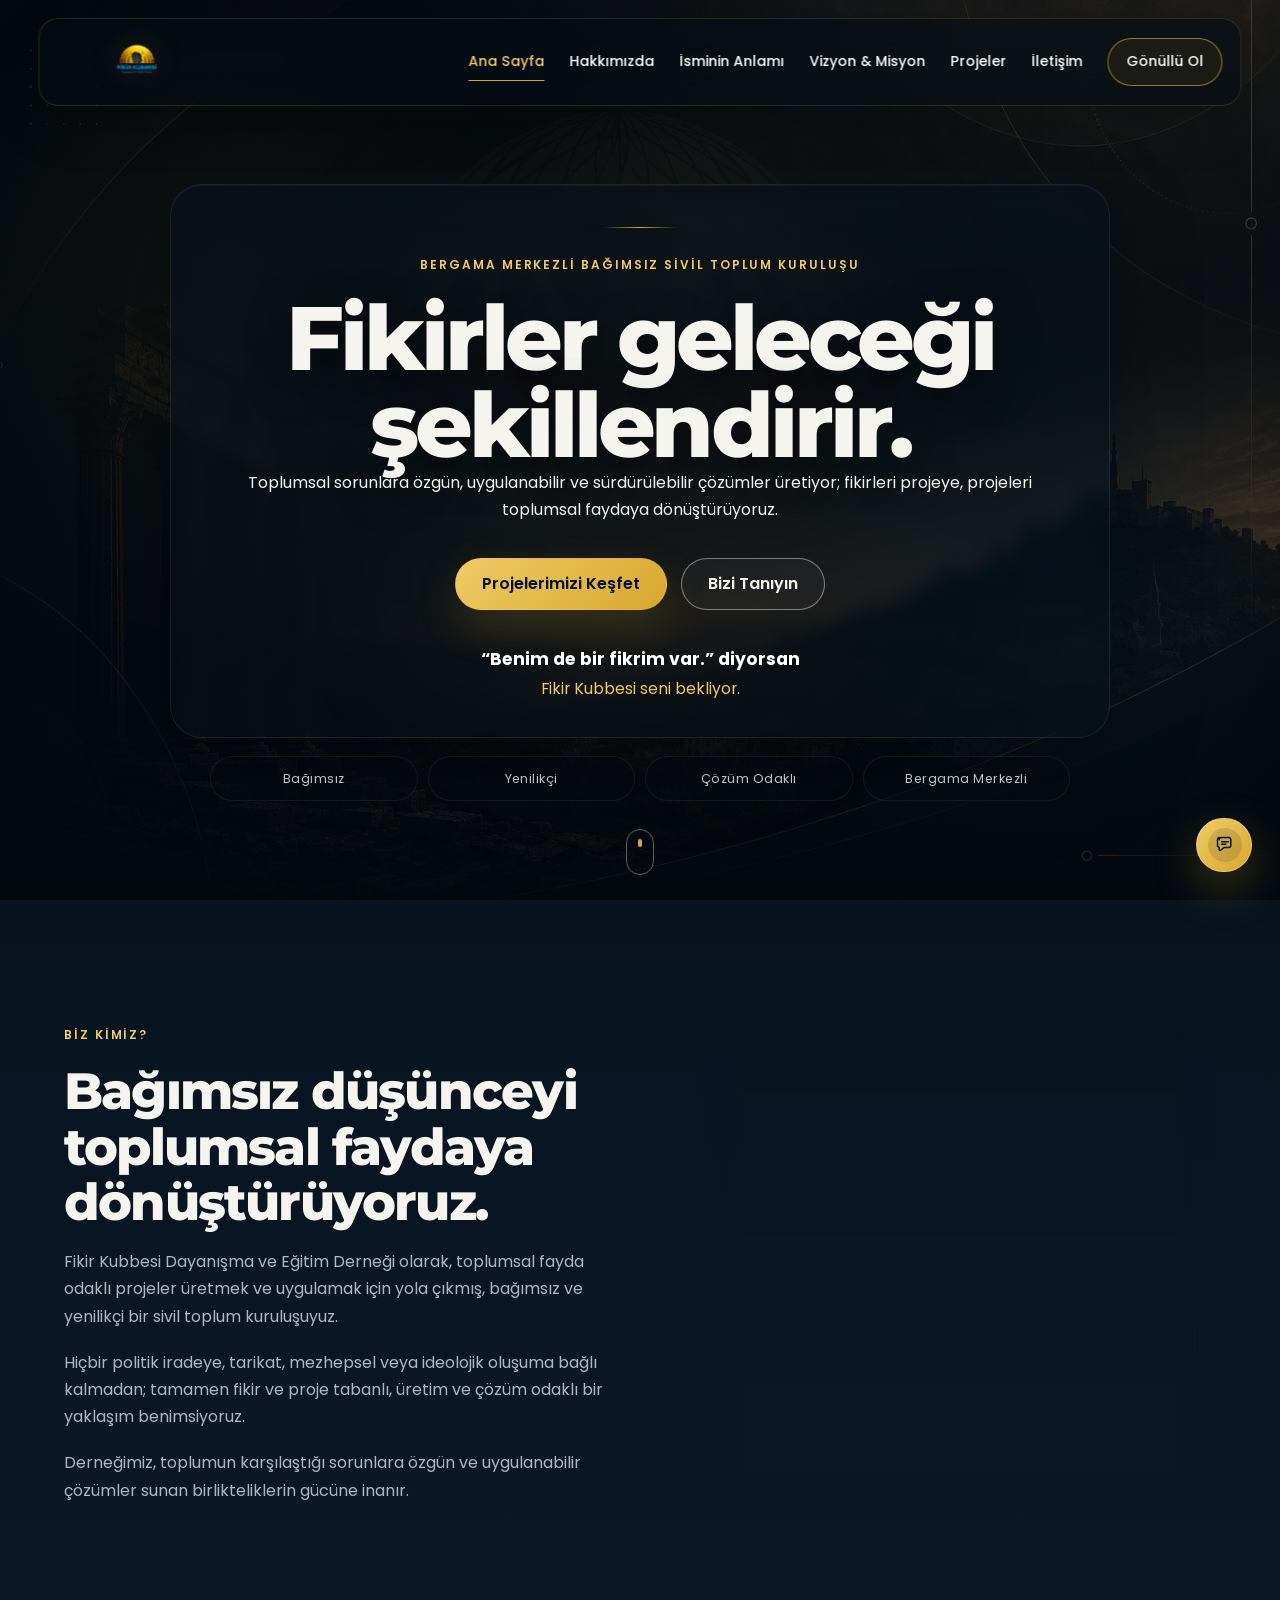
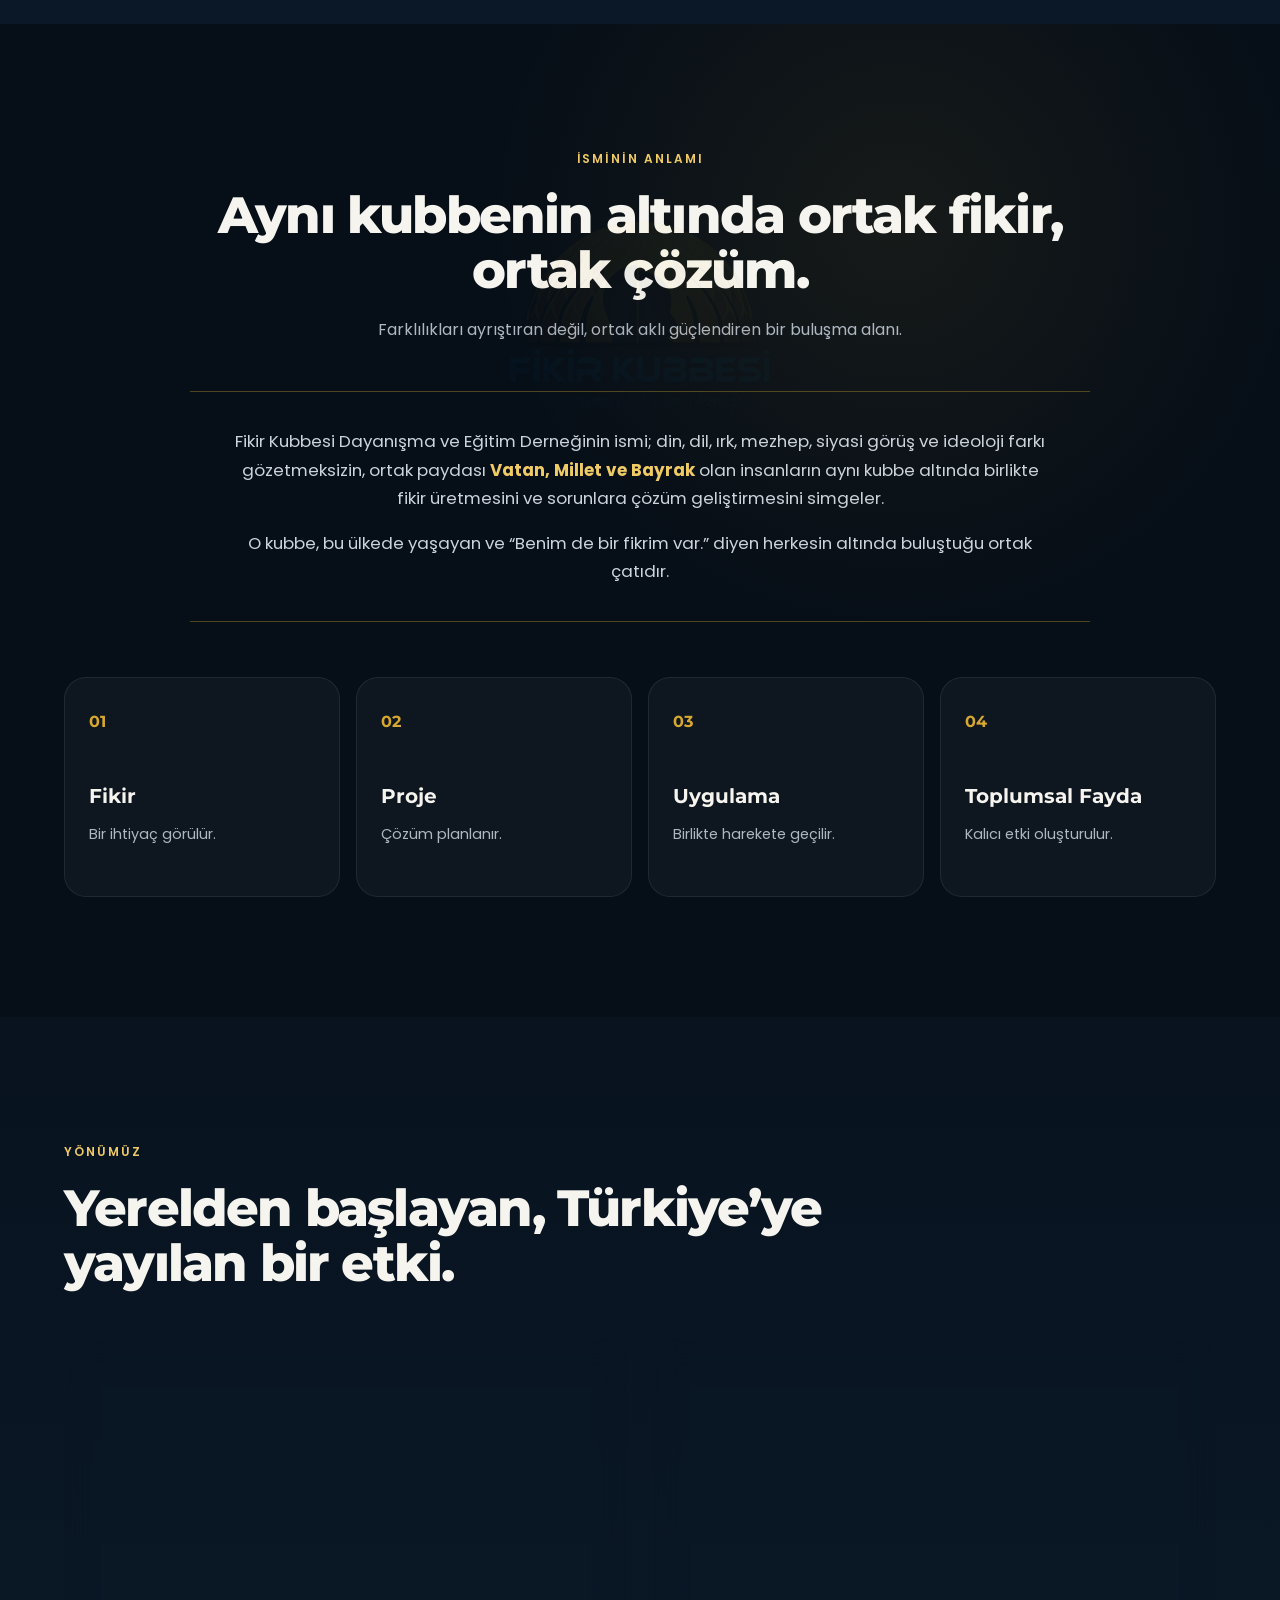
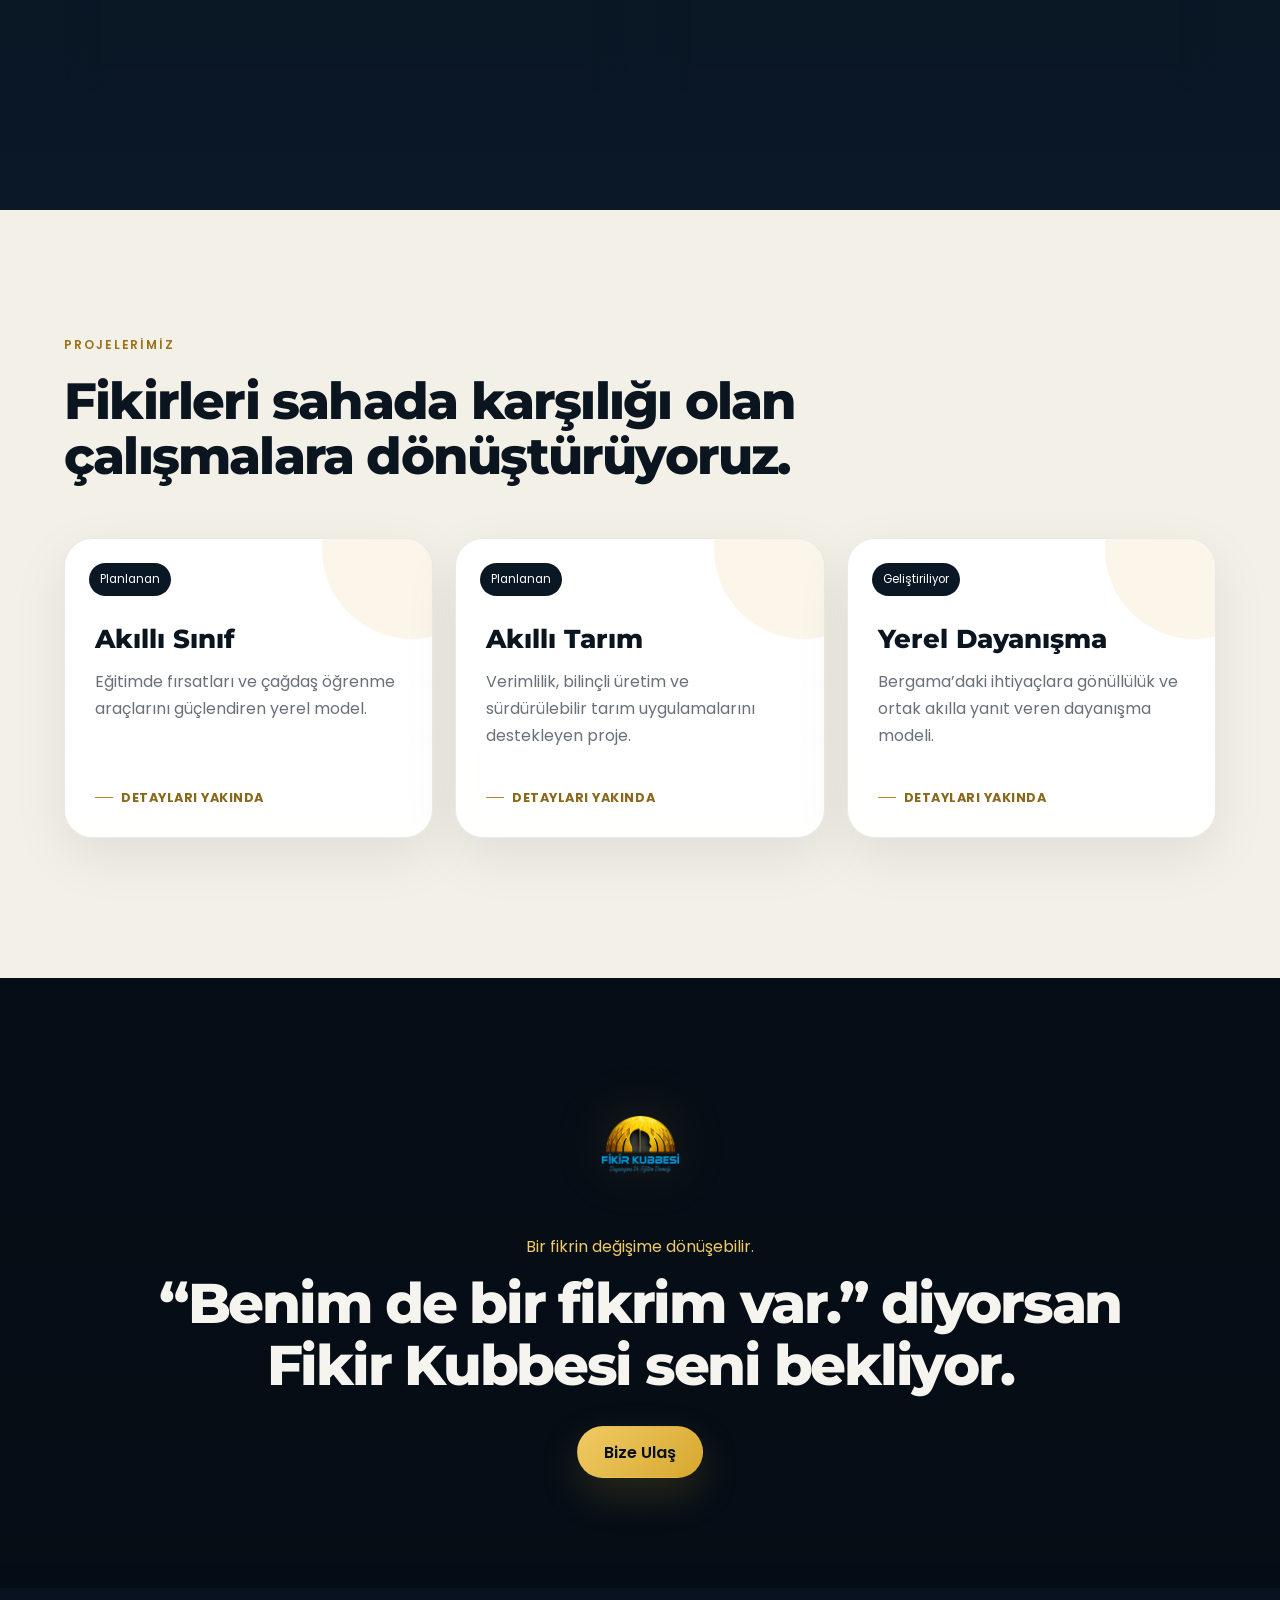
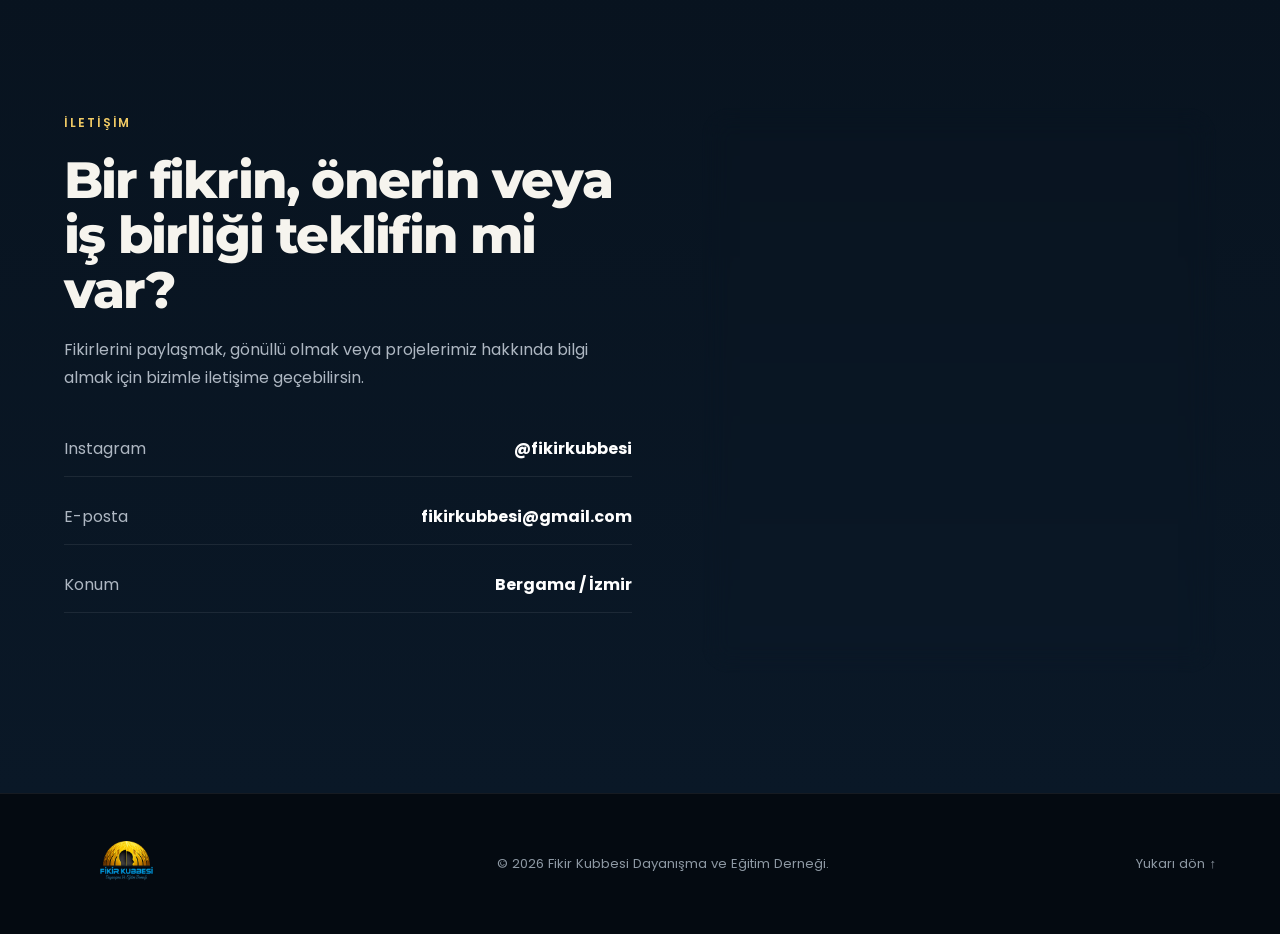
==== index.html @ 6186d0ee "Add files via upload" ====
<!doctype html>
<html lang="tr">
<head>
  <meta charset="utf-8">
  <meta name="viewport" content="width=device-width, initial-scale=1">
  <meta name="theme-color" content="#07111d">
  <meta name="description" content="Fikir Kubbesi Dayanışma ve Eğitim Derneği; Bergama merkezli, bağımsız ve yenilikçi bir sivil toplum kuruluşudur.">
  <title>Fikir Kubbesi Dayanışma ve Eğitim Derneği</title>

  <link rel="preconnect" href="https://fonts.googleapis.com">
  <link rel="preconnect" href="https://fonts.gstatic.com" crossorigin>
  <link href="https://fonts.googleapis.com/css2?family=Montserrat:wght@500;600;700;800&family=Poppins:wght@300;400;500;600&display=swap" rel="stylesheet">
  <link rel="stylesheet" href="style.css">
</head>

<body>
  <div class="loader" id="loader" aria-hidden="true">
    <img src="assets/images/logo.png" alt="">
    <span></span>
  </div>

  <header class="site-header" id="siteHeader">
    <a class="brand" href="#anasayfa" aria-label="Ana sayfaya dön">
      <img src="assets/images/logo.png" alt="Fikir Kubbesi logosu">
    </a>

    <button class="menu-toggle" id="menuToggle" aria-label="Menüyü aç" aria-expanded="false">
      <span></span><span></span><span></span>
    </button>

    <nav class="nav" id="nav" aria-label="Ana menü">
      <a href="#anasayfa">Ana Sayfa</a>
      <a href="#hakkimizda">Hakkımızda</a>
      <a href="#anlami">İsminin Anlamı</a>
      <a href="#vizyon-misyon">Vizyon & Misyon</a>
      <a href="#projeler">Projeler</a>
      <a href="#iletisim">İletişim</a>
      <a class="nav-cta" href="#katil">Gönüllü Ol</a>
    </nav>
  </header>

  <main>
    <section class="hero" id="anasayfa">
      <div class="hero-overlay"></div>
      <div class="hero-glow"></div>

      <div class="hero-content reveal">
        <div class="hero-panel">
          <span class="eyebrow">Bergama merkezli bağımsız sivil toplum kuruluşu</span>
          <h1>Fikirler geleceği şekillendirir.</h1>
          <p>
            Toplumsal sorunlara özgün, uygulanabilir ve sürdürülebilir çözümler üretiyor;
            fikirleri projeye, projeleri toplumsal faydaya dönüştürüyoruz.
          </p>

          <div class="hero-actions">
            <a class="btn btn-gold" href="#projeler">Projelerimizi Keşfet</a>
            <a class="btn btn-outline" href="#hakkimizda">Bizi Tanıyın</a>
          </div>

          <div class="hero-slogan">
            <strong>“Benim de bir fikrim var.” diyorsan</strong>
            <span>Fikir Kubbesi seni bekliyor.</span>
          </div>
        </div>

        <div class="hero-meta">
          <span>Bağımsız</span>
          <span>Yenilikçi</span>
          <span>Çözüm Odaklı</span>
          <span>Bergama Merkezli</span>
        </div>
      </div>

      <a class="scroll-cue" href="#hakkimizda" aria-label="Aşağı kaydır">
        <span></span>
      </a>
    </section>

    <section class="section section-dark" id="hakkimizda">
      <div class="container two-column">
        <div class="section-copy reveal">
          <span class="eyebrow">Biz kimiz?</span>
          <h2>Bağımsız düşünceyi toplumsal faydaya dönüştürüyoruz.</h2>
          <p>
            Fikir Kubbesi Dayanışma ve Eğitim Derneği olarak, toplumsal fayda odaklı
            projeler üretmek ve uygulamak için yola çıkmış, bağımsız ve yenilikçi
            bir sivil toplum kuruluşuyuz.
          </p>
          <p>
            Hiçbir politik iradeye, tarikat, mezhepsel veya ideolojik oluşuma bağlı
            kalmadan; tamamen fikir ve proje tabanlı, üretim ve çözüm odaklı bir
            yaklaşım benimsiyoruz.
          </p>
          <p>
            Derneğimiz, toplumun karşılaştığı sorunlara özgün ve uygulanabilir
            çözümler sunan birlikteliklerin gücüne inanır.
          </p>
        </div>

        <div class="glass-card values-card reveal">
          <div class="value">
            <span>01</span>
            <div><h3>Bağımsızlık</h3><p>Hiçbir siyasi veya ideolojik yapıya bağlı değiliz.</p></div>
          </div>
          <div class="value">
            <span>02</span>
            <div><h3>Ortak Akıl</h3><p>Farklı fikirleri ortak çözümde buluştururuz.</p></div>
          </div>
          <div class="value">
            <span>03</span>
            <div><h3>Sürdürülebilirlik</h3><p>Geçici değil, uzun vadeli fayda üretiriz.</p></div>
          </div>
          <div class="value">
            <span>04</span>
            <div><h3>Toplumsal Fayda</h3><p>Her çalışmamızın merkezinde toplumun ortak yararı vardır.</p></div>
          </div>
        </div>
      </div>
    </section>

    <section class="section meaning-section" id="anlami">
      <div class="meaning-watermark" aria-hidden="true"></div>
      <div class="container">
        <div class="section-heading center reveal">
          <span class="eyebrow">İsminin anlamı</span>
          <h2>Aynı kubbenin altında ortak fikir, ortak çözüm.</h2><p class="section-intro center-intro">Farklılıkları ayrıştıran değil, ortak aklı güçlendiren bir buluşma alanı.</p>
        </div>

        <div class="meaning-card reveal">
          <p>
            Fikir Kubbesi Dayanışma ve Eğitim Derneğinin ismi; din, dil, ırk, mezhep,
            siyasi görüş ve ideoloji farkı gözetmeksizin, ortak paydası
            <strong>Vatan, Millet ve Bayrak</strong> olan insanların aynı kubbe altında
            birlikte fikir üretmesini ve sorunlara çözüm geliştirmesini simgeler.
          </p>
          <p>
            O kubbe, bu ülkede yaşayan ve “Benim de bir fikrim var.” diyen herkesin
            altında buluştuğu ortak çatıdır.
          </p>
        </div>

        <div class="process-grid">
          <article class="process-card reveal"><span>01</span><h3>Fikir</h3><p>Bir ihtiyaç görülür.</p></article>
          <article class="process-card reveal"><span>02</span><h3>Proje</h3><p>Çözüm planlanır.</p></article>
          <article class="process-card reveal"><span>03</span><h3>Uygulama</h3><p>Birlikte harekete geçilir.</p></article>
          <article class="process-card reveal"><span>04</span><h3>Toplumsal Fayda</h3><p>Kalıcı etki oluşturulur.</p></article>
        </div>
      </div>
    </section>

    <section class="section section-dark" id="vizyon-misyon">
      <div class="container">
        <div class="section-heading reveal">
          <span class="eyebrow">Yönümüz</span>
          <h2>Yerelden başlayan, Türkiye’ye yayılan bir etki.</h2>
        </div>

        <div class="vm-grid">
          <article class="glass-card vm-card reveal">
            <span class="card-label">Vizyonumuz</span>
            <h3>Geleceği fikirle inşa etmek</h3>
            <p>
              Fikri üretim ve toplumsal fayda odaklı projeleriyle Türkiye’de örnek
              gösterilen, bağımsız ve öncü bir sivil toplum kuruluşu olmayı hedefliyoruz.
            </p>
            <p>
              Akıllı sınıf, akıllı tarım ve çağdaş yerel kalkınma projeleriyle
              fikirden çözüme giden yolu yerelden genele taşımayı; proje çeşitliliğimizi
              ve etki alanımızı sürekli büyütmeyi amaçlıyoruz.
            </p>
          </article>

          <article class="glass-card vm-card reveal">
            <span class="card-label">Misyonumuz</span>
            <h3>Fikirden çözüme, çözümden faydaya</h3>
            <p>
              Toplumsal sorunlara yenilikçi ve sürdürülebilir çözümler sunarak yaşam
              kalitesini artırmak için çalışıyoruz.
            </p>
            <p>
              Akıl, bilim ve toplumsal fayda temelinde; eğitimden çevreye, tarımdan
              yerel ekonomiye kadar her alanda etkin ve uygulanabilir projeler üretiyoruz.
            </p>
          </article>
        </div>
      </div>
    </section>

    <section class="section projects-section" id="projeler">
      <div class="container">
        <div class="section-heading reveal">
          <span class="eyebrow">Projelerimiz</span>
          <h2>Fikirleri sahada karşılığı olan çalışmalara dönüştürüyoruz.</h2>
        </div>

        <div class="project-grid">
          <article class="project-card reveal">
            <span class="project-status">Planlanan</span>
            <h3>Akıllı Sınıf</h3>
            <p>Eğitimde fırsatları ve çağdaş öğrenme araçlarını güçlendiren yerel model.</p>
            <span class="project-note">Detayları yakında</span>
          </article>
          <article class="project-card reveal">
            <span class="project-status">Planlanan</span>
            <h3>Akıllı Tarım</h3>
            <p>Verimlilik, bilinçli üretim ve sürdürülebilir tarım uygulamalarını destekleyen proje.</p>
            <span class="project-note">Detayları yakında</span>
          </article>
          <article class="project-card reveal">
            <span class="project-status">Geliştiriliyor</span>
            <h3>Yerel Dayanışma</h3>
            <p>Bergama’daki ihtiyaçlara gönüllülük ve ortak akılla yanıt veren dayanışma modeli.</p>
            <span class="project-note">Detayları yakında</span>
          </article>
        </div>
      </div>
    </section>

    <section class="join-section" id="katil">
      <div class="container join-inner reveal">
        <img src="assets/images/logo.png" alt="" aria-hidden="true">
        <span>Bir fikrin değişime dönüşebilir.</span>
        <h2>“Benim de bir fikrim var.” diyorsan<br>Fikir Kubbesi seni bekliyor.</h2>
        <a class="btn btn-gold" href="#iletisim">Bize Ulaş</a>
      </div>
    </section>

    <section class="section section-dark" id="iletisim">
      <div class="container contact-grid">
        <div class="section-copy reveal">
          <span class="eyebrow">İletişim</span>
          <h2>Bir fikrin, önerin veya iş birliği teklifin mi var?</h2>
          <p>
            Fikirlerini paylaşmak, gönüllü olmak veya projelerimiz hakkında bilgi
            almak için bizimle iletişime geçebilirsin.
          </p>

          <div class="contact-links">
            <a href="https://www.instagram.com/fikirkubbesi" target="_blank" rel="noreferrer">
              Instagram <strong>@fikirkubbesi</strong>
            </a>
            <a href="mailto:fikirkubbesi@gmail.com">
              E-posta <strong>fikirkubbesi@gmail.com</strong>
            </a>
            <span>Konum <strong>Bergama / İzmir</strong></span>
          </div>
        </div>

        <form class="glass-card contact-form reveal" action="mailto:fikirkubbesi@gmail.com" method="post" enctype="text/plain">
          <label>
            Ad Soyad
            <input type="text" name="ad-soyad" required>
          </label>
          <label>
            E-posta
            <input type="email" name="eposta" required>
          </label>
          <label>
            Mesaj
            <textarea name="mesaj" rows="5" required></textarea>
          </label>
          <button class="btn btn-gold" type="submit">Mesaj Gönder</button>
          <small>Form, cihazınızdaki e-posta uygulamasını açar.</small>
        </form>
      </div>
    </section>
  </main>


  <a class="idea-fab compact" href="#iletisim" aria-label="Benim de bir fikrim var">
    <span class="idea-icon" aria-hidden="true">
      <svg viewBox="0 0 24 24" role="img">
        <path d="M5 5.75A2.75 2.75 0 0 1 7.75 3h8.5A2.75 2.75 0 0 1 19 5.75v6.5A2.75 2.75 0 0 1 16.25 15H11l-4.2 3.3c-.66.52-1.8.05-1.8-.8V15.1A2.75 2.75 0 0 1 3 12.25v-6.5A2.75 2.75 0 0 1 5.75 3"/>
        <path d="M8 8h8M8 11h5"/>
      </svg>
    </span>
    <span class="idea-text">Benim de bir fikrim var</span>
  </a>

  <footer class="footer">
    <div class="container footer-inner">
      <img src="assets/images/logo.png" alt="Fikir Kubbesi">
      <p>© <span id="year"></span> Fikir Kubbesi Dayanışma ve Eğitim Derneği.</p>
      <a href="#anasayfa">Yukarı dön ↑</a>
    </div>
  </footer>

  <script src="script.js"></script>
</body>
</html>
---- style.css ----
:root{
  --bg:#07111d;
  --bg-2:#0b1725;
  --panel:rgba(255,255,255,.055);
  --panel-border:rgba(255,255,255,.10);
  --gold:#d7a82f;
  --gold-light:#f0ca64;
  --blue:#00aef0;
  --white:#f6f4ee;
  --muted:#aeb7c2;
  --shadow:0 24px 80px rgba(0,0,0,.38);
}

*{box-sizing:border-box;margin:0;padding:0}
html{scroll-behavior:smooth}
body{
  font-family:"Poppins",sans-serif;
  background:var(--bg);
  color:var(--white);
  overflow-x:hidden;
  line-height:1.7;
}
body.menu-open{overflow:hidden}
img{max-width:100%;display:block}
a{color:inherit}
button,input,textarea{font:inherit}
::selection{background:var(--gold);color:#07111d}

.loader{
  position:fixed;inset:0;z-index:9999;
  display:grid;place-content:center;gap:22px;
  background:#040a11;
  transition:opacity .7s ease,visibility .7s ease;
}
.loader.hidden{opacity:0;visibility:hidden}
.loader img{width:180px;filter:drop-shadow(0 0 22px rgba(215,168,47,.22))}
.loader span{
  width:170px;height:2px;background:rgba(255,255,255,.08);
  position:relative;overflow:hidden;border-radius:99px;
}
.loader span::after{
  content:"";position:absolute;inset:0;
  transform:translateX(-100%);
  background:linear-gradient(90deg,transparent,var(--gold),transparent);
  animation:load 1.2s infinite;
}
@keyframes load{to{transform:translateX(100%)}}

.site-header{
  position:fixed;top:18px;left:50%;z-index:1000;
  width:min(94%,1320px);transform:translateX(-50%);
  display:flex;align-items:center;justify-content:space-between;
  padding:12px 18px 12px 22px;
  border:1px solid rgba(255,255,255,.09);
  border-radius:20px;
  background:rgba(5,13,22,.58);
  backdrop-filter:blur(18px);
  box-shadow:0 16px 50px rgba(0,0,0,.24);
  transition:.35s ease;
}
.site-header.scrolled{top:8px;background:rgba(5,13,22,.88)}
.brand img{width:110px;height:54px;object-fit:contain}
.nav{display:flex;align-items:center;gap:25px}
.nav a{
  text-decoration:none;color:#fff;font-size:.88rem;font-weight:500;
  position:relative;transition:.25s ease;white-space:nowrap;
}
.nav a:not(.nav-cta)::after{
  content:"";position:absolute;left:0;right:100%;bottom:-7px;height:1px;
  background:var(--gold);transition:.3s ease;
}
.nav a:hover{color:var(--gold-light)}
.nav a:hover::after{right:0}
.nav-cta{
  padding:11px 18px;border:1px solid rgba(215,168,47,.65);
  border-radius:999px;background:rgba(215,168,47,.08)
}
.menu-toggle{display:none;background:none;border:0;width:42px;height:42px;padding:9px;cursor:pointer}
.menu-toggle span{display:block;height:2px;background:#fff;margin:6px 0;transition:.3s}

.hero{
  min-height:100vh;position:relative;display:grid;place-items:center;
  isolation:isolate;
  background-image:url("assets/images/hero-bg.png");
  background-size:cover;background-position:center;
}
.hero-overlay{
  position:absolute;inset:0;z-index:-2;
  background:
    linear-gradient(90deg,rgba(3,9,15,.78),rgba(3,9,15,.34) 52%,rgba(3,9,15,.62)),
    linear-gradient(180deg,rgba(3,8,14,.12),rgba(3,8,14,.55));
}
.hero-glow{
  position:absolute;width:520px;height:520px;z-index:-1;
  border-radius:50%;background:rgba(215,168,47,.08);filter:blur(90px);
  top:20%;left:50%;transform:translateX(-50%);
}
.hero-content{
  width:min(92%,980px);text-align:center;padding:150px 0 90px;
}
.eyebrow{
  display:inline-block;color:var(--gold-light);font-weight:600;
  text-transform:uppercase;letter-spacing:.16em;font-size:.75rem;
  margin-bottom:18px;
}
.hero h1{
  font-family:"Montserrat",sans-serif;
  font-weight:800;font-size:clamp(3.1rem,7vw,6.8rem);
  line-height:.98;letter-spacing:-.045em;
  text-shadow:0 12px 40px rgba(0,0,0,.5);
}
.hero-content>p{
  width:min(100%,760px);margin:26px auto 0;
  color:#d5dbe1;font-size:clamp(1rem,1.5vw,1.18rem);
}
.hero-actions{display:flex;gap:14px;justify-content:center;flex-wrap:wrap;margin-top:34px}
.btn{
  display:inline-flex;align-items:center;justify-content:center;
  min-height:52px;padding:0 26px;border-radius:999px;
  font-weight:600;text-decoration:none;border:1px solid transparent;
  cursor:pointer;transition:transform .25s ease,box-shadow .25s ease,background .25s ease;
}
.btn:hover{transform:translateY(-3px)}
.btn-gold{
  color:#07111d;background:linear-gradient(135deg,var(--gold-light),var(--gold));
  box-shadow:0 16px 42px rgba(215,168,47,.18)
}
.btn-gold:hover{box-shadow:0 20px 52px rgba(215,168,47,.3)}
.btn-outline{border-color:rgba(255,255,255,.42);background:rgba(255,255,255,.035)}
.btn-outline:hover{background:#fff;color:#07111d}
.hero-slogan{
  margin:35px auto 0;display:flex;flex-direction:column;gap:2px;
  font-size:.98rem;color:#d9dde2;
}
.hero-slogan strong{color:#fff;font-size:1.08rem}
.hero-slogan span{color:var(--gold-light)}
.scroll-cue{
  position:absolute;bottom:25px;left:50%;transform:translateX(-50%);
  width:28px;height:46px;border:1px solid rgba(255,255,255,.35);
  border-radius:999px;
}
.scroll-cue span{
  width:4px;height:8px;background:var(--gold);border-radius:99px;
  position:absolute;left:50%;top:9px;transform:translateX(-50%);
  animation:scrollDot 1.7s infinite;
}
@keyframes scrollDot{
  0%{opacity:0;transform:translate(-50%,0)}
  25%{opacity:1}
  80%{opacity:0;transform:translate(-50%,18px)}
  100%{opacity:0}
}

.section{padding:120px 0;position:relative}
.section-dark{background:linear-gradient(180deg,#08131f,#0a1827)}
.container{width:min(90%,1180px);margin:auto}
.two-column,.contact-grid{display:grid;grid-template-columns:1.05fr .95fr;gap:70px;align-items:center}
.section-copy h2,.section-heading h2{
  font-family:"Montserrat",sans-serif;font-weight:800;
  font-size:clamp(2rem,4vw,4rem);line-height:1.08;letter-spacing:-.035em;
}
.section-copy p{color:var(--muted);margin-top:19px;font-size:1rem}
.section-heading{max-width:850px;margin-bottom:48px}
.section-heading.center{text-align:center;margin-inline:auto}
.section-intro{color:var(--muted);margin-top:18px;max-width:720px}

.glass-card{
  background:linear-gradient(145deg,rgba(255,255,255,.075),rgba(255,255,255,.025));
  border:1px solid var(--panel-border);
  border-radius:28px;box-shadow:var(--shadow);
  backdrop-filter:blur(14px);
}
.values-card{padding:28px}
.value{display:grid;grid-template-columns:54px 1fr;gap:16px;padding:20px 8px}
.value+.value{border-top:1px solid rgba(255,255,255,.07)}
.value>span{
  width:46px;height:46px;border-radius:50%;display:grid;place-items:center;
  color:var(--gold-light);border:1px solid rgba(215,168,47,.35);
  font-family:"Montserrat",sans-serif;font-weight:700;font-size:.8rem
}
.value h3{font-family:"Montserrat",sans-serif;font-size:1.05rem}
.value p{color:var(--muted);font-size:.9rem;margin-top:3px}

.meaning-section{
  overflow:hidden;background:
  radial-gradient(circle at 70% 20%,rgba(215,168,47,.08),transparent 34%),
  #060e17;
}
.meaning-watermark{
  position:absolute;inset:0;opacity:.035;
  background:url("assets/images/logo.png") center 18%/620px no-repeat;
  pointer-events:none;
}
.meaning-card{
  position:relative;z-index:1;width:min(100%,900px);margin:0 auto 55px;
  text-align:center;padding:35px 42px;border-top:1px solid rgba(215,168,47,.35);
  border-bottom:1px solid rgba(215,168,47,.35);
}
.meaning-card p{color:#ccd3da;font-size:1.05rem}
.meaning-card p+p{margin-top:16px}
.meaning-card strong{color:var(--gold-light)}
.process-grid{display:grid;grid-template-columns:repeat(4,1fr);gap:16px}
.process-card{
  min-height:220px;padding:30px 24px;border-radius:22px;
  background:rgba(255,255,255,.035);border:1px solid rgba(255,255,255,.08);
  transition:.3s ease;
}
.process-card:hover{transform:translateY(-8px);border-color:rgba(215,168,47,.38)}
.process-card span{color:var(--gold);font-family:"Montserrat";font-weight:700}
.process-card h3{margin-top:44px;font-family:"Montserrat";font-size:1.28rem}
.process-card p{color:var(--muted);font-size:.9rem;margin-top:8px}

.vm-grid{display:grid;grid-template-columns:1fr 1fr;gap:24px}
.vm-card{padding:38px}
.card-label{color:var(--gold-light);font-size:.75rem;letter-spacing:.16em;text-transform:uppercase;font-weight:600}
.vm-card h3{font:700 1.6rem "Montserrat";margin:14px 0 20px}
.vm-card p{color:var(--muted)}
.vm-card p+p{margin-top:14px}

.projects-section{background:#f3f0e8;color:#0a1520}
.projects-section .eyebrow{color:#9a7217}
.projects-section .section-intro{color:#59636c}
.project-grid{display:grid;grid-template-columns:repeat(3,1fr);gap:22px}
.project-card{
  min-height:300px;padding:30px;border-radius:26px;
  background:#fff;border:1px solid rgba(7,17,29,.09);
  box-shadow:0 18px 55px rgba(7,17,29,.08);
  display:flex;flex-direction:column;justify-content:flex-end;
  position:relative;overflow:hidden;transition:.3s ease;
}
.project-card::before{
  content:"";position:absolute;width:180px;height:180px;border-radius:50%;
  top:-80px;right:-70px;background:rgba(215,168,47,.1)
}
.project-card:hover{transform:translateY(-8px)}
.project-status{
  position:absolute;top:24px;left:24px;padding:7px 11px;border-radius:999px;
  background:#0a1724;color:#fff;font-size:.72rem
}
.project-card h3{font:800 1.6rem "Montserrat"}
.project-card p{color:#68717a;margin-top:12px}

.join-section{
  padding:110px 0;text-align:center;
  background:
  linear-gradient(rgba(5,12,20,.72),rgba(5,12,20,.86)),
  url("assets/images/hero-bg.png") center/cover fixed;
}
.join-inner img{width:185px;margin:0 auto 22px;filter:drop-shadow(0 0 28px rgba(215,168,47,.16))}
.join-inner>span{color:var(--gold-light)}
.join-inner h2{
  font:800 clamp(2rem,4.4vw,4.4rem)/1.1 "Montserrat";
  letter-spacing:-.04em;margin:12px 0 30px
}

.contact-grid{align-items:start}
.contact-links{margin-top:30px;display:grid;gap:12px}
.contact-links a,.contact-links span{
  display:flex;justify-content:space-between;gap:20px;
  text-decoration:none;color:var(--muted);
  padding:14px 0;border-bottom:1px solid rgba(255,255,255,.08)
}
.contact-links strong{color:#fff;text-align:right}
.contact-form{padding:32px}
.contact-form label{display:grid;gap:8px;margin-bottom:18px;color:#dce1e6;font-size:.9rem}
.contact-form input,.contact-form textarea{
  width:100%;border:1px solid rgba(255,255,255,.12);
  background:rgba(255,255,255,.045);color:#fff;
  border-radius:14px;padding:14px 16px;outline:none;
}
.contact-form input:focus,.contact-form textarea:focus{border-color:var(--gold)}
.contact-form textarea{resize:vertical}
.contact-form .btn{width:100%;border:0}
.contact-form small{display:block;color:#7f8b96;margin-top:12px;text-align:center}

.footer{padding:28px 0;background:#040a11;border-top:1px solid rgba(255,255,255,.07)}
.footer-inner{display:flex;align-items:center;justify-content:space-between;gap:25px}
.footer img{width:125px}
.footer p,.footer a{color:#8d98a3;font-size:.82rem;text-decoration:none}

.reveal{opacity:0;transform:translateY(28px);transition:opacity .75s ease,transform .75s ease}
.reveal.visible{opacity:1;transform:none}

@media(max-width:1050px){
  .nav{gap:16px}.nav a{font-size:.8rem}
  .two-column,.contact-grid{gap:40px}
}
@media(max-width:900px){
  .menu-toggle{display:block}
  .nav{
    position:fixed;top:76px;left:3%;right:3%;
    display:flex;flex-direction:column;align-items:stretch;gap:0;
    padding:14px;border-radius:20px;background:rgba(5,13,22,.97);
    border:1px solid rgba(255,255,255,.09);
    opacity:0;visibility:hidden;transform:translateY(-12px);transition:.3s;
  }
  .nav.open{opacity:1;visibility:visible;transform:none}
  .nav a{padding:13px 15px;font-size:.95rem}
  .nav-cta{text-align:center;margin-top:5px}
  .menu-toggle.active span:nth-child(1){transform:translateY(8px) rotate(45deg)}
  .menu-toggle.active span:nth-child(2){opacity:0}
  .menu-toggle.active span:nth-child(3){transform:translateY(-8px) rotate(-45deg)}
  .two-column,.contact-grid,.vm-grid{grid-template-columns:1fr}
  .process-grid{grid-template-columns:repeat(2,1fr)}
  .project-grid{grid-template-columns:1fr}
}
@media(max-width:600px){
  .site-header{top:8px;width:96%;padding:9px 12px 9px 14px}
  .brand img{width:92px;height:48px}
  .hero-content{padding-top:125px}
  .hero h1{font-size:3rem}
  .hero-actions{flex-direction:column;align-items:stretch}
  .btn{width:100%}
  .section{padding:82px 0}
  .process-grid{grid-template-columns:1fr}
  .meaning-card{padding:28px 10px}
  .vm-card,.contact-form{padding:25px}
  .footer-inner{flex-direction:column;text-align:center}
  .contact-links a,.contact-links span{flex-direction:column;gap:2px}
  .contact-links strong{text-align:left}
}
@media(prefers-reduced-motion:reduce){
  *{scroll-behavior:auto!important;animation-duration:.01ms!important;transition-duration:.01ms!important}
}


/* ===== V2 iyileştirmeleri ===== */

.brand img{
  width:150px;
  height:62px;
}

.hero-content{
  padding-top:175px;
}

.hero::after{
  content:"";
  position:absolute;
  inset:0;
  pointer-events:none;
  background:
    radial-gradient(circle at 18% 32%, rgba(215,168,47,.06), transparent 26%),
    radial-gradient(circle at 82% 68%, rgba(0,174,240,.045), transparent 24%);
  z-index:-1;
}

.btn{
  position:relative;
  overflow:hidden;
}

.btn::after{
  content:"";
  position:absolute;
  top:-120%;
  left:-35%;
  width:28%;
  height:340%;
  transform:rotate(24deg);
  background:linear-gradient(90deg,transparent,rgba(255,255,255,.42),transparent);
  transition:left .7s ease;
}

.btn:hover::after{
  left:120%;
}

.nav a.active{
  color:var(--gold-light);
}

.nav a.active:not(.nav-cta)::after{
  right:0;
}

.idea-fab{
  position:fixed;
  right:22px;
  bottom:22px;
  z-index:950;
  display:flex;
  align-items:center;
  gap:10px;
  min-height:54px;
  padding:0 18px 0 14px;
  border-radius:999px;
  color:#07111d;
  text-decoration:none;
  font-weight:700;
  background:linear-gradient(135deg,var(--gold-light),var(--gold));
  box-shadow:0 16px 45px rgba(215,168,47,.28);
  transition:transform .25s ease, box-shadow .25s ease;
}

.idea-fab:hover{
  transform:translateY(-4px);
  box-shadow:0 22px 58px rgba(215,168,47,.38);
}

.idea-icon{
  width:34px;
  height:34px;
  display:grid;
  place-items:center;
  border-radius:50%;
  background:rgba(7,17,29,.12);
}

.idea-text{
  white-space:nowrap;
}

@media(max-width:600px){
  .brand img{
    width:112px;
    height:50px;
  }

  .hero-content{
    padding-top:145px;
  }

  .idea-fab{
    right:14px;
    bottom:14px;
    padding:0 13px;
  }

  .idea-text{
    display:none;
  }
}


/* ===== V3 görsel kalite güncellemesi ===== */

.hero-content{
  width:min(92%,1060px);
}

.hero-panel{
  width:min(100%,940px);
  margin:0 auto;
  padding:42px 38px 34px;
  border:1px solid rgba(255,255,255,.08);
  border-radius:32px;
  background:
    linear-gradient(180deg,rgba(7,17,29,.58),rgba(7,17,29,.33));
  backdrop-filter:blur(7px);
  box-shadow:
    0 30px 90px rgba(0,0,0,.28),
    inset 0 1px 0 rgba(255,255,255,.04);
}

.hero-panel::before{
  content:"";
  display:block;
  width:74px;
  height:1px;
  margin:0 auto 22px;
  background:linear-gradient(90deg,transparent,var(--gold),transparent);
}

.hero-meta{
  display:grid;
  grid-template-columns:repeat(4,1fr);
  gap:10px;
  margin:18px auto 0;
  width:min(100%,860px);
}

.hero-meta span{
  padding:11px 12px;
  border:1px solid rgba(255,255,255,.07);
  border-radius:999px;
  background:rgba(5,12,20,.48);
  color:#d6dce2;
  font-size:.78rem;
  letter-spacing:.04em;
}

.center-intro{
  margin-inline:auto;
  text-align:center;
}

.process-card{
  position:relative;
  overflow:hidden;
}

.process-card::after{
  content:"";
  position:absolute;
  width:120px;
  height:120px;
  border-radius:50%;
  top:-70px;
  right:-55px;
  background:radial-gradient(circle,rgba(215,168,47,.16),transparent 68%);
  opacity:0;
  transition:.35s ease;
}

.process-card:hover::after{
  opacity:1;
}

.idea-fab.compact{
  width:56px;
  padding:0 11px;
  justify-content:flex-start;
  overflow:hidden;
  transition:width .35s ease,transform .25s ease,box-shadow .25s ease;
}

.idea-fab.compact .idea-text{
  opacity:0;
  transform:translateX(8px);
  transition:.25s ease;
}

.idea-fab.compact:hover{
  width:250px;
}

.idea-fab.compact:hover .idea-text{
  opacity:1;
  transform:none;
}

.site-header{
  border-color:rgba(215,168,47,.18);
}

.brand img{
  filter:drop-shadow(0 0 16px rgba(215,168,47,.16));
}

@media(max-width:900px){
  .hero-meta{
    grid-template-columns:repeat(2,1fr);
  }
}

@media(max-width:600px){
  .hero-panel{
    padding:30px 18px 28px;
    border-radius:24px;
  }

  .hero-meta{
    grid-template-columns:1fr 1fr;
    gap:8px;
  }

  .hero-meta span{
    font-size:.68rem;
    padding:9px 8px;
  }

  .idea-fab.compact,
  .idea-fab.compact:hover{
    width:56px;
  }

  .idea-fab.compact .idea-text{
    display:none;
  }
}


/* ===== V3.1 hata düzeltmeleri ===== */

/* Sabit menü nedeniyle bölümlerin başlığı üstte kaybolmasın */
main section[id]{
  scroll-margin-top:120px;
}

/* Proje kartlarındaki gereksiz büyük boşluğu kaldır */
.project-card{
  min-height:260px;
  justify-content:flex-start;
  padding-top:82px;
}

.project-card h3{
  margin-top:0;
}

.project-card p{
  margin-top:14px;
  line-height:1.7;
}

/* Kartların alt kısmı ekran kenarında kesilmiş gibi görünmesin */
.project-grid{
  align-items:stretch;
}

.projects-section{
  padding-bottom:140px;
}

/* Sağ alttaki fikir butonu proje kartının üstüne binmesin */
@media(min-width:901px){
  .idea-fab{
    right:28px;
    bottom:28px;
  }
}

@media(max-width:600px){
  main section[id]{
    scroll-margin-top:90px;
  }

  .project-card{
    min-height:auto;
    padding-top:78px;
  }

  .projects-section{
    padding-bottom:110px;
  }
}


/* ===== V4 revizyonları ===== */

/* Projeler başlığının altında yalnızca ana başlık kalsın */
.projects-section .section-heading{
  margin-bottom:54px;
}

/* Proje kartlarını daha kurumsal ve dengeli göster */
.project-card{
  min-height:300px;
  padding:84px 30px 28px;
  border-radius:28px;
  background:
    linear-gradient(180deg,rgba(255,255,255,.98),rgba(255,255,255,.96));
  transition:
    transform .3s ease,
    box-shadow .3s ease,
    border-color .3s ease;
}

.project-card:hover{
  transform:translateY(-10px);
  border-color:rgba(215,168,47,.42);
  box-shadow:0 28px 70px rgba(7,17,29,.13);
}

.project-card h3{
  margin-top:0;
}

.project-card p{
  margin-bottom:22px;
}

.project-note{
  margin-top:auto;
  display:inline-flex;
  align-items:center;
  gap:8px;
  color:#8a681b;
  font-size:.8rem;
  font-weight:700;
  letter-spacing:.04em;
  text-transform:uppercase;
}

.project-note::before{
  content:"";
  width:18px;
  height:1px;
  background:#b48a28;
}

/* Sağ alt CTA için ampul yerine mesaj/fikir simgesi */
.idea-icon{
  flex:0 0 34px;
}

.idea-icon svg{
  width:20px;
  height:20px;
  fill:none;
  stroke:#07111d;
  stroke-width:1.8;
  stroke-linecap:round;
  stroke-linejoin:round;
}

/* Üzerine gelince açılan butonu biraz daha rafine et */
.idea-fab.compact{
  border:1px solid rgba(255,255,255,.28);
}

.idea-fab.compact:hover{
  width:264px;
}

/* Mobilde kart metinleri sıkışmasın */
@media(max-width:600px){
  .project-card{
    min-height:260px;
    padding:78px 24px 24px;
  }
}
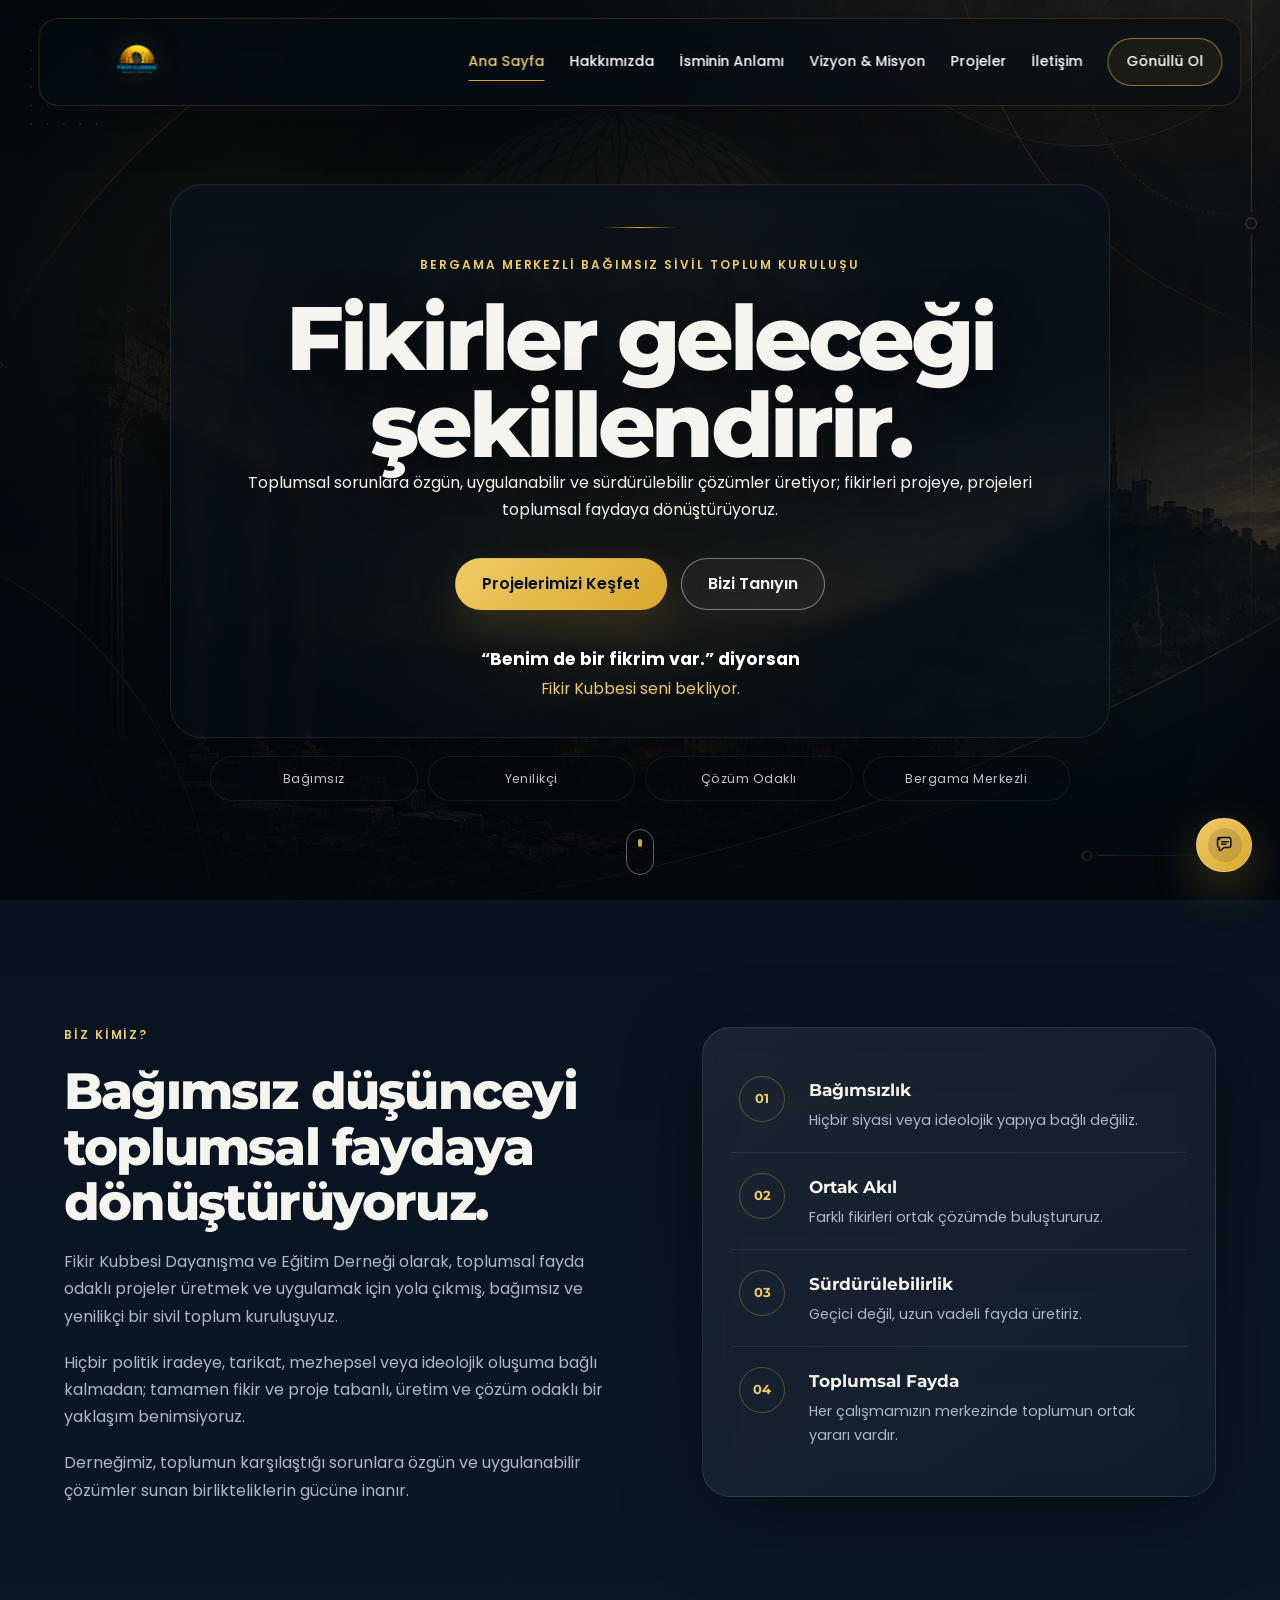
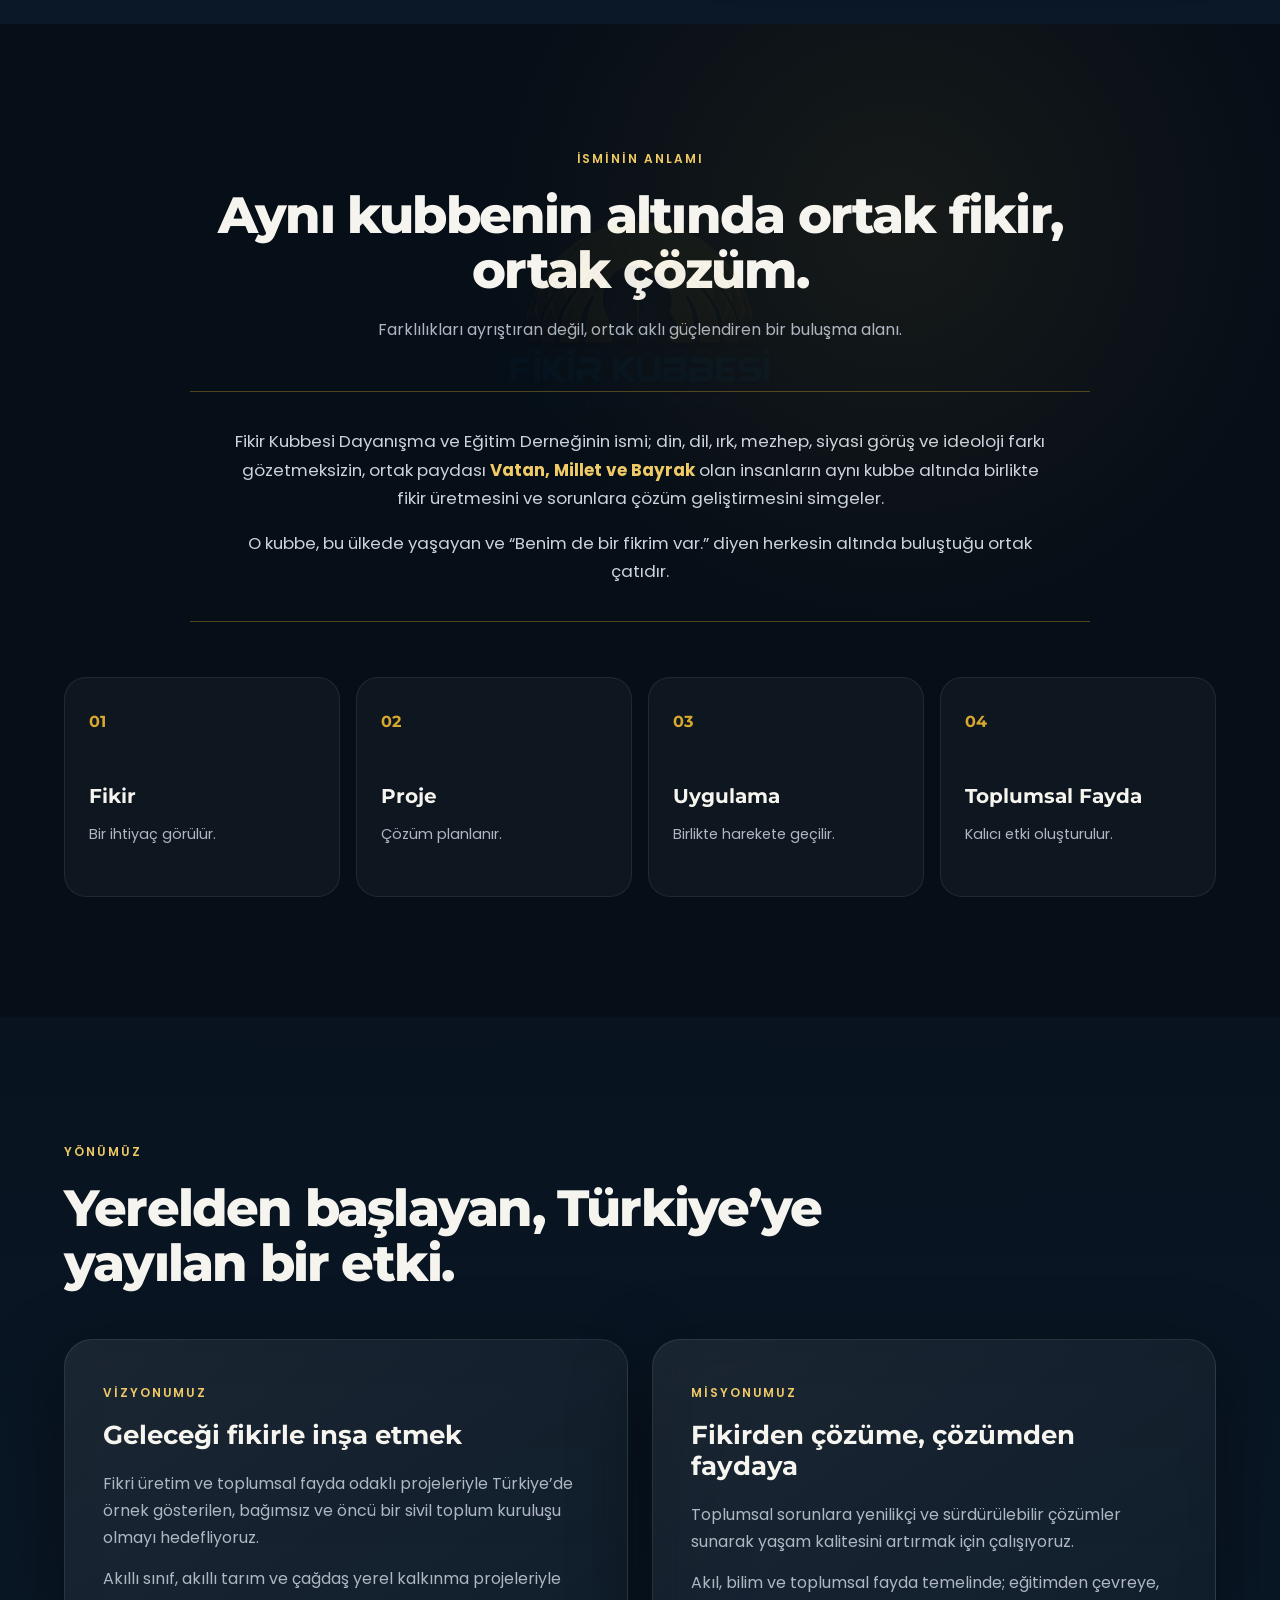
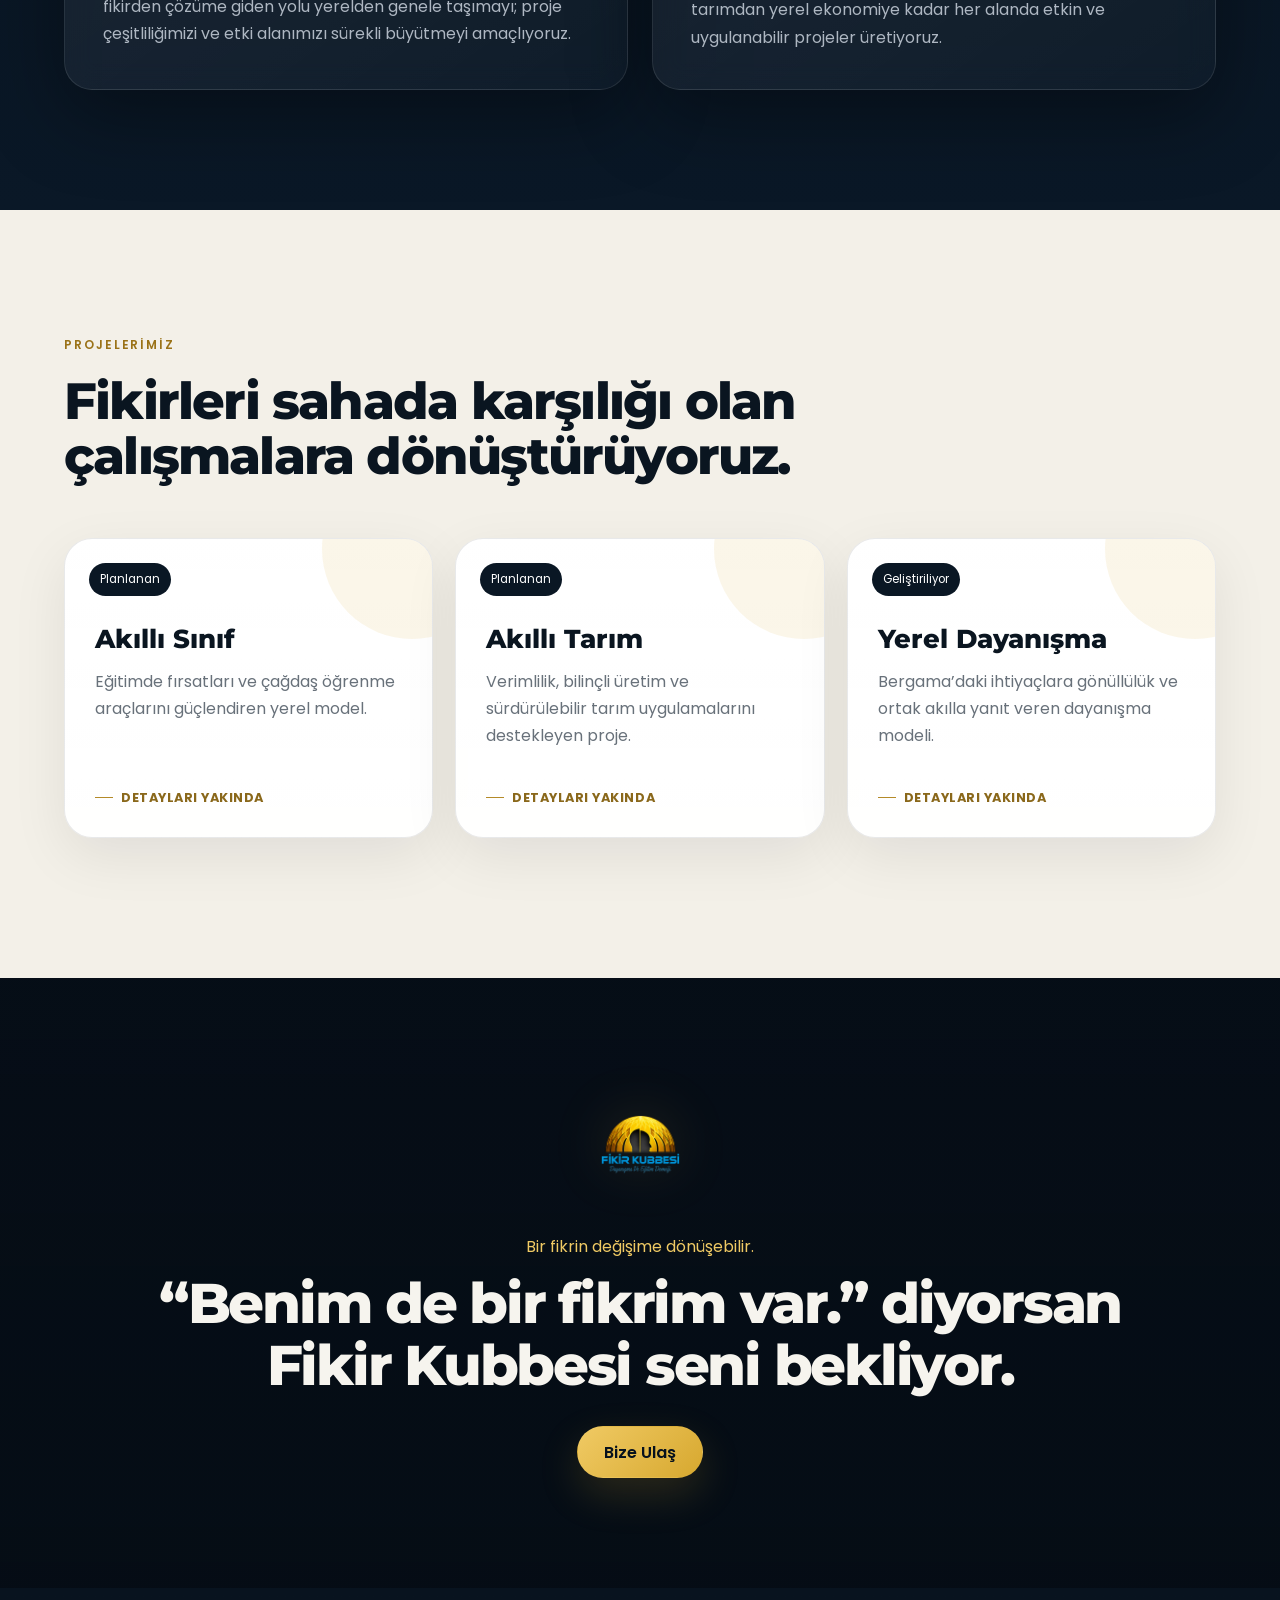
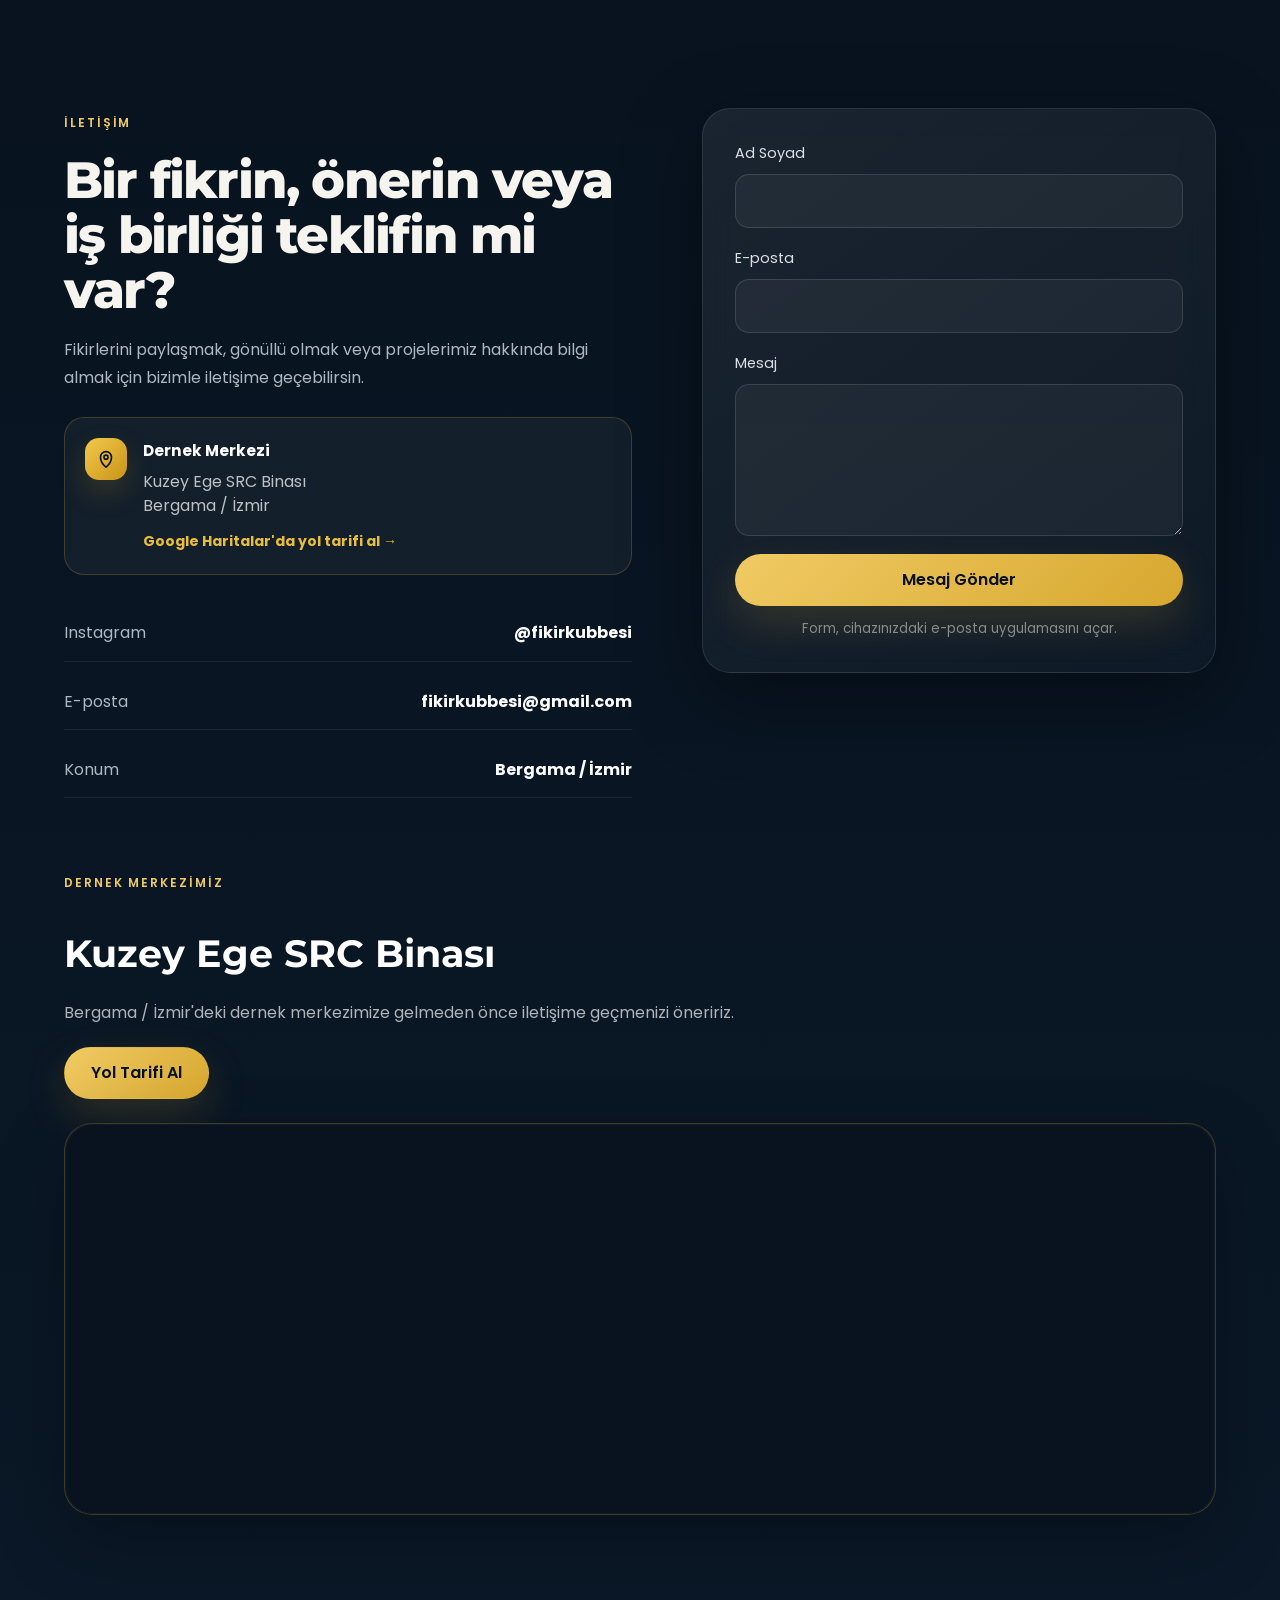
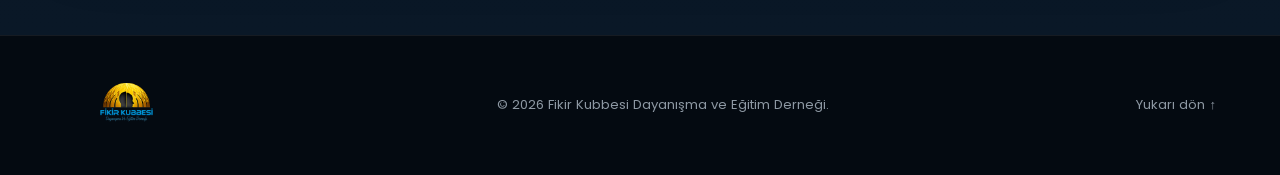
==== commit 4115fd07: "Add files via upload" ====
--- a/index.html
+++ b/index.html
@@ -4,8 +4,29 @@
   <meta charset="utf-8">
   <meta name="viewport" content="width=device-width, initial-scale=1">
   <meta name="theme-color" content="#07111d">
-  <meta name="description" content="Fikir Kubbesi Dayanışma ve Eğitim Derneği; Bergama merkezli, bağımsız ve yenilikçi bir sivil toplum kuruluşudur.">
-  <title>Fikir Kubbesi Dayanışma ve Eğitim Derneği</title>
+  <title>Fikir Kubbesi Dayanışma ve Eğitim Derneği | Bergama</title>
+  <meta name="description" content="Fikir Kubbesi Dayanışma ve Eğitim Derneği; Bergama merkezli, bağımsız, yenilikçi ve toplumsal fayda odaklı bir sivil toplum kuruluşudur.">
+  <meta name="keywords" content="Fikir Kubbesi, Bergama dernek, Bergama sivil toplum, eğitim derneği, dayanışma derneği, toplumsal projeler, gönüllülük">
+  <meta name="author" content="Fikir Kubbesi Dayanışma ve Eğitim Derneği">
+  <meta name="robots" content="index, follow">
+  <link rel="canonical" href="https://bartuyaparoglu9-gif.github.io/fikirkubbesi/">
+  <link rel="icon" type="image/png" href="assets/images/favicon.png">
+  <link rel="apple-touch-icon" href="assets/images/favicon.png">
+  <link rel="manifest" href="site.webmanifest">
+  <meta name="format-detection" content="telephone=no">
+
+  <meta property="og:type" content="website">
+  <meta property="og:locale" content="tr_TR">
+  <meta property="og:site_name" content="Fikir Kubbesi">
+  <meta property="og:title" content="Fikir Kubbesi Dayanışma ve Eğitim Derneği">
+  <meta property="og:description" content="Bergama merkezli, bağımsız ve yenilikçi sivil toplum kuruluşu. Fikirleri projeye, projeleri toplumsal faydaya dönüştürüyoruz.">
+  <meta property="og:url" content="https://bartuyaparoglu9-gif.github.io/fikirkubbesi/">
+  <meta property="og:image" content="https://bartuyaparoglu9-gif.github.io/fikirkubbesi/assets/images/hero-bg.png">
+
+  <meta name="twitter:card" content="summary_large_image">
+  <meta name="twitter:title" content="Fikir Kubbesi Dayanışma ve Eğitim Derneği">
+  <meta name="twitter:description" content="Fikirleri projeye, projeleri toplumsal faydaya dönüştürüyoruz.">
+  <meta name="twitter:image" content="https://bartuyaparoglu9-gif.github.io/fikirkubbesi/assets/images/hero-bg.png">
 
   <link rel="preconnect" href="https://fonts.googleapis.com">
   <link rel="preconnect" href="https://fonts.gstatic.com" crossorigin>
@@ -235,6 +256,17 @@
             Fikirlerini paylaşmak, gönüllü olmak veya projelerimiz hakkında bilgi
             almak için bizimle iletişime geçebilirsin.
           </p>
+
+          <div class="location-card">
+            <span class="location-icon" aria-hidden="true">
+              <svg viewBox="0 0 24 24"><path d="M12 21s6-5.2 6-11A6 6 0 0 0 6 10c0 5.8 6 11 6 11Z"/><circle cx="12" cy="10" r="2.2"/></svg>
+            </span>
+            <div>
+              <strong>Dernek Merkezi</strong>
+              <p>Kuzey Ege SRC Binası<br>Bergama / İzmir</p>
+              <a class="directions-link" href="https://www.google.com/maps/search/?api=1&query=Kuzey%20Ege%20SRC%20Binas%C4%B1%2C%20Bergama%2C%20%C4%B0zmir" target="_blank" rel="noopener noreferrer">Google Haritalar'da yol tarifi al →</a>
+            </div>
+          </div>
 
           <div class="contact-links">
             <a href="https://www.instagram.com/fikirkubbesi" target="_blank" rel="noreferrer">
@@ -264,6 +296,24 @@
           <small>Form, cihazınızdaki e-posta uygulamasını açar.</small>
         </form>
       </div>
+
+      <div class="container map-wrap reveal">
+        <div class="map-heading">
+          <span class="eyebrow">Dernek Merkezimiz</span>
+          <h3>Kuzey Ege SRC Binası</h3>
+          <p>Bergama / İzmir'deki dernek merkezimize gelmeden önce iletişime geçmenizi öneririz.</p>
+          <a class="btn btn-gold map-button" href="https://www.google.com/maps/search/?api=1&query=Kuzey%20Ege%20SRC%20Binas%C4%B1%2C%20Bergama%2C%20%C4%B0zmir" target="_blank" rel="noopener noreferrer">Yol Tarifi Al</a>
+        </div>
+        <div class="map-frame">
+          <iframe
+            title="Fikir Kubbesi - Bergama konumu"
+            src="https://www.google.com/maps?q=Kuzey%20Ege%20SRC%20Binas%C4%B1%2C%20Bergama%2C%20%C4%B0zmir&output=embed"
+            loading="lazy"
+            referrerpolicy="no-referrer-when-downgrade"
+            allowfullscreen>
+          </iframe>
+        </div>
+      </div>
     </section>
   </main>
 
@@ -286,6 +336,34 @@
     </div>
   </footer>
 
+
+  <script type="application/ld+json">
+{
+  "@context": "https://schema.org",
+  "@type": "NGO",
+  "name": "Fikir Kubbesi Dayanışma ve Eğitim Derneği",
+  "alternateName": "Fikir Kubbesi",
+  "url": "https://bartuyaparoglu9-gif.github.io/fikirkubbesi/",
+  "logo": "https://bartuyaparoglu9-gif.github.io/fikirkubbesi/assets/images/logo.png",
+  "image": "https://bartuyaparoglu9-gif.github.io/fikirkubbesi/assets/images/hero-bg.png",
+  "description": "Bergama merkezli, bağımsız, yenilikçi ve toplumsal fayda odaklı sivil toplum kuruluşu.",
+  "areaServed": {
+    "@type": "City",
+    "name": "Bergama"
+  },
+  "address": {
+    "@type": "PostalAddress",
+    "streetAddress": "Kuzey Ege SRC Binası",
+    "addressLocality": "Bergama",
+    "addressRegion": "İzmir",
+    "addressCountry": "TR"
+  },
+  "sameAs": [
+    "https://www.instagram.com/fikirkubbesi"
+  ]
+}
+  </script>
+
   <script src="script.js"></script>
 </body>
 </html>
--- a/style.css
+++ b/style.css
@@ -712,3 +712,142 @@
     padding:78px 24px 24px;
   }
 }
+
+
+/* ===== V4.1: SEO, favicon ve harita ===== */
+.map-wrap{
+  margin-top:70px;
+}
+
+.map-heading{
+  margin-bottom:24px;
+  max-width:720px;
+}
+
+.map-heading h3{
+  margin:10px 0 12px;
+  font-family:"Montserrat",sans-serif;
+  font-size:clamp(1.65rem,3vw,2.4rem);
+  color:#fff;
+}
+
+.map-heading p{
+  color:rgba(255,255,255,.68);
+  line-height:1.75;
+}
+
+.map-frame{
+  overflow:hidden;
+  min-height:390px;
+  border:1px solid rgba(224,177,55,.25);
+  border-radius:28px;
+  background:#09131f;
+  box-shadow:0 26px 70px rgba(0,0,0,.25);
+}
+
+.map-frame iframe{
+  display:block;
+  width:100%;
+  height:390px;
+  border:0;
+  filter:saturate(.72) contrast(1.04);
+}
+
+@media(max-width:700px){
+  .map-wrap{
+    margin-top:52px;
+  }
+
+  .map-frame,
+  .map-frame iframe{
+    min-height:310px;
+    height:310px;
+  }
+}
+
+
+/* ===== FIKUBDER V5 ===== */
+
+.location-card{
+  display:flex;
+  align-items:flex-start;
+  gap:16px;
+  margin:26px 0 22px;
+  padding:20px;
+  border:1px solid rgba(224,177,55,.22);
+  border-radius:20px;
+  background:rgba(255,255,255,.045);
+}
+
+.location-icon{
+  width:42px;
+  height:42px;
+  display:grid;
+  place-items:center;
+  flex:0 0 42px;
+  border-radius:14px;
+  background:linear-gradient(135deg,#f3c94b,#c89418);
+  box-shadow:0 12px 28px rgba(215,168,47,.18);
+}
+
+.location-icon svg{
+  width:22px;
+  height:22px;
+  fill:none;
+  stroke:#07111d;
+  stroke-width:1.8;
+  stroke-linecap:round;
+  stroke-linejoin:round;
+}
+
+.location-card strong{
+  display:block;
+  margin-bottom:6px;
+  color:#fff;
+  font-size:.95rem;
+}
+
+.location-card p{
+  margin:0 0 8px;
+  color:rgba(255,255,255,.72);
+  line-height:1.55;
+}
+
+.directions-link{
+  color:#e9bd3d;
+  font-size:.88rem;
+  font-weight:700;
+  text-decoration:none;
+}
+
+.directions-link:hover{
+  text-decoration:underline;
+}
+
+.map-button{
+  margin-top:20px;
+}
+
+.map-frame{
+  position:relative;
+}
+
+.map-frame::after{
+  content:"";
+  position:absolute;
+  inset:0;
+  pointer-events:none;
+  border-radius:inherit;
+  box-shadow:inset 0 0 0 1px rgba(255,255,255,.045);
+}
+
+@media(max-width:600px){
+  .location-card{
+    padding:17px;
+  }
+
+  .map-button{
+    width:100%;
+    justify-content:center;
+  }
+}
